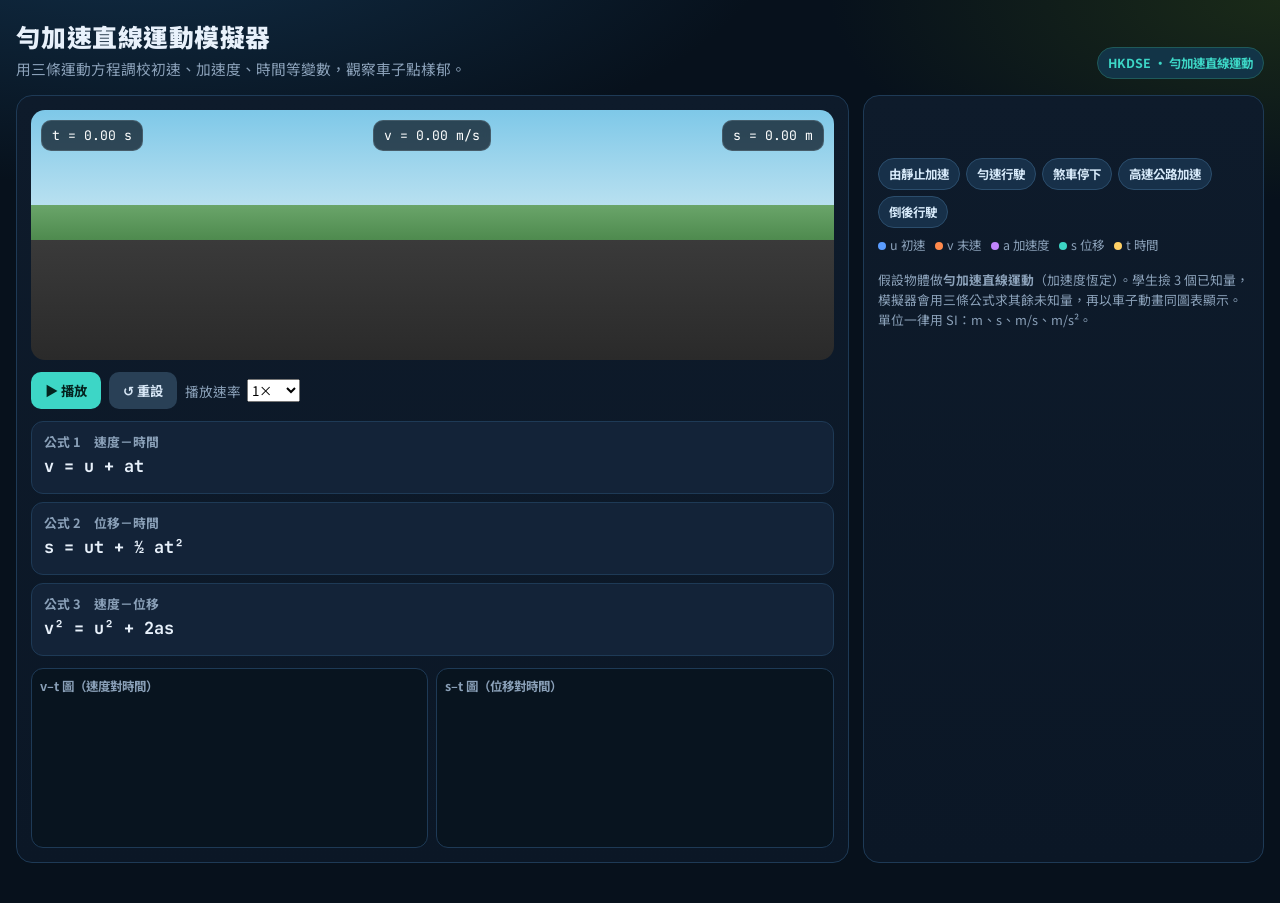
==== index.html @ 85a2f766 "Add simulator frontend: index, styles, and motion engine" ====
<!DOCTYPE html>
<html lang="zh-Hant">
<head>
  <meta charset="UTF-8" />
  <meta name="viewport" content="width=device-width, initial-scale=1.0" />
  <title>勻加速直線運動模擬器 · 三條運動公式</title>
  <link rel="preconnect" href="https://fonts.googleapis.com" />
  <link rel="preconnect" href="https://fonts.gstatic.com" crossorigin />
  <link href="https://fonts.googleapis.com/css2?family=Noto+Sans+TC:wght@400;500;700;900&family=JetBrains+Mono:wght@500;700&display=swap" rel="stylesheet" />
  <link rel="stylesheet" href="styles.css" />
</head>
<body>
  <div class="wrap">
    <header>
      <div class="brand">
        <h1>勻加速直線運動模擬器</h1>
        <p>用三條運動方程調校初速、加速度、時間等變數，觀察車子點樣郁。</p>
      </div>
      <span class="badge">HKDSE · 勻加速直線運動</span>
    </header>
    <div class="grid">
      <section class="card">
        <div class="stage">
          <canvas id="world" width="900" height="250"></canvas>
          <div class="hud">
            <div class="chip" id="hudTime">t = 0.00 s</div>
            <div class="chip" id="hudVel">v = 0.00 m/s</div>
            <div class="chip" id="hudDisp">s = 0.00 m</div>
          </div>
        </div>
        <div class="controls">
          <button class="btn btn-play" id="btnPlay">▶ 播放</button>
          <button class="btn btn-stop" id="btnReset">↺ 重設</button>
          <label class="speed">播放速率
            <select id="rate">
              <option value="0.5">0.5×</option>
              <option value="1" selected>1×</option>
              <option value="2">2×</option>
              <option value="4">4×</option>
            </select>
          </label>
        </div>
        <div class="eqs">
          <article class="eq" id="eq1">
            <h3>公式 1　速度－時間</h3>
            <div class="formula">v = u + at</div>
            <div class="plug" id="plug1"></div>
          </article>
          <article class="eq" id="eq2">
            <h3>公式 2　位移－時間</h3>
            <div class="formula">s = ut + ½ at²</div>
            <div class="plug" id="plug2"></div>
          </article>
          <article class="eq" id="eq3">
            <h3>公式 3　速度－位移</h3>
            <div class="formula">v² = u² + 2as</div>
            <div class="plug" id="plug3"></div>
          </article>
        </div>
        <div class="graphs">
          <div class="gbox">
            <h4>v–t 圖（速度對時間）</h4>
            <canvas class="graph" id="vt" width="520" height="140"></canvas>
          </div>
          <div class="gbox">
            <h4>s–t 圖（位移對時間）</h4>
            <canvas class="graph" id="st" width="520" height="140"></canvas>
          </div>
        </div>
      </section>
      <aside class="card">
        <div class="mode-row" id="modes"></div>
        <div class="vars" id="vars"></div>
        <p class="warn" id="warn"></p>
        <div class="presets">
          <button class="preset" data-p="accel">由靜止加速</button>
          <button class="preset" data-p="cruise">勻速行駛</button>
          <button class="preset" data-p="brake">煞車停下</button>
          <button class="preset" data-p="highway">高速公路加速</button>
          <button class="preset" data-p="reverse">倒後行駛</button>
        </div>
        <div class="legend">
          <span><i class="dot" style="background:var(--u)"></i>u 初速</span>
          <span><i class="dot" style="background:var(--v)"></i>v 末速</span>
          <span><i class="dot" style="background:var(--a)"></i>a 加速度</span>
          <span><i class="dot" style="background:var(--s)"></i>s 位移</span>
          <span><i class="dot" style="background:var(--t)"></i>t 時間</span>
        </div>
        <footer>
          假設物體做<strong>勻加速直線運動</strong>（加速度恆定）。學生撿 3 個已知量，模擬器會用三條公式求其餘未知量，再以車子動畫同圖表顯示。單位一律用 SI：m、s、m/s、m/s²。
        </footer>
      </aside>
    </div>
  </div>
  <script src="app.js"></script>
</body>
</html>
---- styles.css ----
:root {
  --bg: #07111c;
  --panel: #0e1b2b;
  --panel-2: #132338;
  --line: #1e3a56;
  --text: #e8f1fb;
  --muted: #8aa0b8;
  --accent: #3dd6c6;
  --accent-2: #ffb020;
  --danger: #ff6b7a;
  --ok: #5ee08a;
  --u: #5b9dff;
  --v: #ff8a4c;
  --a: #c084fc;
  --s: #3dd6c6;
  --t: #ffd166;
}
* { box-sizing: border-box; margin: 0; padding: 0; }
html, body { background: var(--bg); color: var(--text); font-family: "Noto Sans TC", system-ui, sans-serif; min-height: 100%; }
body { background:
  radial-gradient(1200px 500px at 10% -10%, #12304a 0%, transparent 55%),
  radial-gradient(900px 400px at 100% 0%, #1a2a18 0%, transparent 50%),
  var(--bg); }
.wrap { max-width: 1280px; margin: 0 auto; padding: 18px 16px 40px; }
header { display: flex; justify-content: space-between; align-items: flex-end; gap: 16px; flex-wrap: wrap; margin-bottom: 16px; }
.brand h1 { font-size: 1.55rem; font-weight: 900; letter-spacing: .02em; }
.brand p { color: var(--muted); margin-top: 4px; font-size: .92rem; }
.badge { background: #123447; color: var(--accent); border: 1px solid #1f5a5a; padding: 6px 10px; border-radius: 999px; font-size: .78rem; font-weight: 700; }
.grid { display: grid; grid-template-columns: 1.35fr .65fr; gap: 14px; }
@media (max-width: 980px) { .grid { grid-template-columns: 1fr; } }
.card { background: linear-gradient(180deg, var(--panel) 0%, #0b1726 100%); border: 1px solid var(--line); border-radius: 16px; padding: 14px; }
.stage { position: relative; overflow: hidden; height: 250px; border-radius: 14px; background: linear-gradient(#7ec8e8 0%, #b8e0f0 38%, #6aa56a 38%, #4e8a4e 52%, #3a3a3a 52%, #2a2a2a 100%); }
canvas#world { width: 100%; height: 100%; display: block; }
.hud { position: absolute; top: 10px; left: 10px; right: 10px; display: flex; justify-content: space-between; gap: 8px; pointer-events: none; }
.chip { background: rgba(7,17,28,.72); backdrop-filter: blur(6px); border: 1px solid rgba(255,255,255,.12); color: #fff; border-radius: 10px; padding: 6px 10px; font-family: "JetBrains Mono", monospace; font-size: .82rem; }
.controls { display: flex; flex-wrap: wrap; gap: 8px; margin-top: 12px; align-items: center; }
button, select { font-family: inherit; }
.btn { border: 0; border-radius: 10px; padding: 9px 14px; font-weight: 700; cursor: pointer; }
.btn-play { background: var(--accent); color: #04231f; }
.btn-stop { background: #294056; color: #d7e6f5; }
.speed { color: var(--muted); font-size: .85rem; display: flex; align-items: center; gap: 6px; }
.eqs { display: grid; grid-template-columns: 1fr; gap: 8px; margin-top: 12px; }
.eq { border: 1px solid var(--line); background: var(--panel-2); border-radius: 12px; padding: 10px 12px; }
.eq h3 { font-size: .8rem; color: var(--muted); font-weight: 700; margin-bottom: 4px; }
.formula { font-family: "JetBrains Mono", monospace; font-size: 1.05rem; font-weight: 700; }
.plug { margin-top: 6px; font-family: "JetBrains Mono", monospace; font-size: .86rem; color: #c5d7ea; line-height: 1.45; }
.ok { color: var(--ok); }
.bad { color: var(--danger); }
.vars { display: grid; gap: 10px; }
.var { background: #0b1928; border: 1px solid var(--line); border-radius: 12px; padding: 10px; }
.var.head { display: flex; justify-content: space-between; align-items: center; margin-bottom: 6px; }
.var label { font-weight: 700; }
.var .sym { font-family: "JetBrains Mono", monospace; }
.var input[type="number"] { width: 92px; background: #071018; color: var(--text); border: 1px solid #2a4660; border-radius: 8px; padding: 6px 8px; font-family: "JetBrains Mono", monospace; font-weight: 700; }
.var input[type="range"] { width: 100%; accent-color: var(--accent); }
.lock { font-size: .72rem; color: var(--muted); }
.computed input[type="number"] { border-color: #3a6a4a; color: var(--ok); }
.warn { min-height: 22px; color: var(--danger); font-size: .82rem; margin-top: 6px; }
.graphs { display: grid; grid-template-columns: 1fr 1fr; gap: 8px; margin-top: 12px; }
@media (max-width: 640px) { .graphs { grid-template-columns: 1fr; } }
.gbox { background: #08141f; border: 1px solid var(--line); border-radius: 12px; padding: 8px; }
.gbox h4 { font-size: .78rem; color: var(--muted); margin-bottom: 4px; }
canvas.graph { width: 100%; height: 140px; display: block; }
.presets { display: flex; flex-wrap: wrap; gap: 6px; margin-top: 10px; }
.preset { background: #173049; color: #d5e8f8; border: 1px solid #2b4d6c; border-radius: 999px; padding: 6px 10px; font-size: .78rem; cursor: pointer; font-weight: 700; }
.preset:hover { border-color: var(--accent); }
.legend { display: flex; gap: 10px; flex-wrap: wrap; margin-top: 8px; font-size: .78rem; color: var(--muted); }
.dot { width: 8px; height: 8px; border-radius: 50%; display: inline-block; margin-right: 4px; }
footer { margin-top: 16px; color: var(--muted); font-size: .8rem; line-height: 1.55; }
.mode-row { display: flex; gap: 6px; flex-wrap: wrap; margin-bottom: 10px; }
.mode { background: #102033; color: var(--muted); border: 1px solid var(--line); border-radius: 999px; padding: 6px 10px; cursor: pointer; font-size: .78rem; font-weight: 700; }
.mode.on { background: #16463f; color: var(--accent); border-color: #2a7a72; }
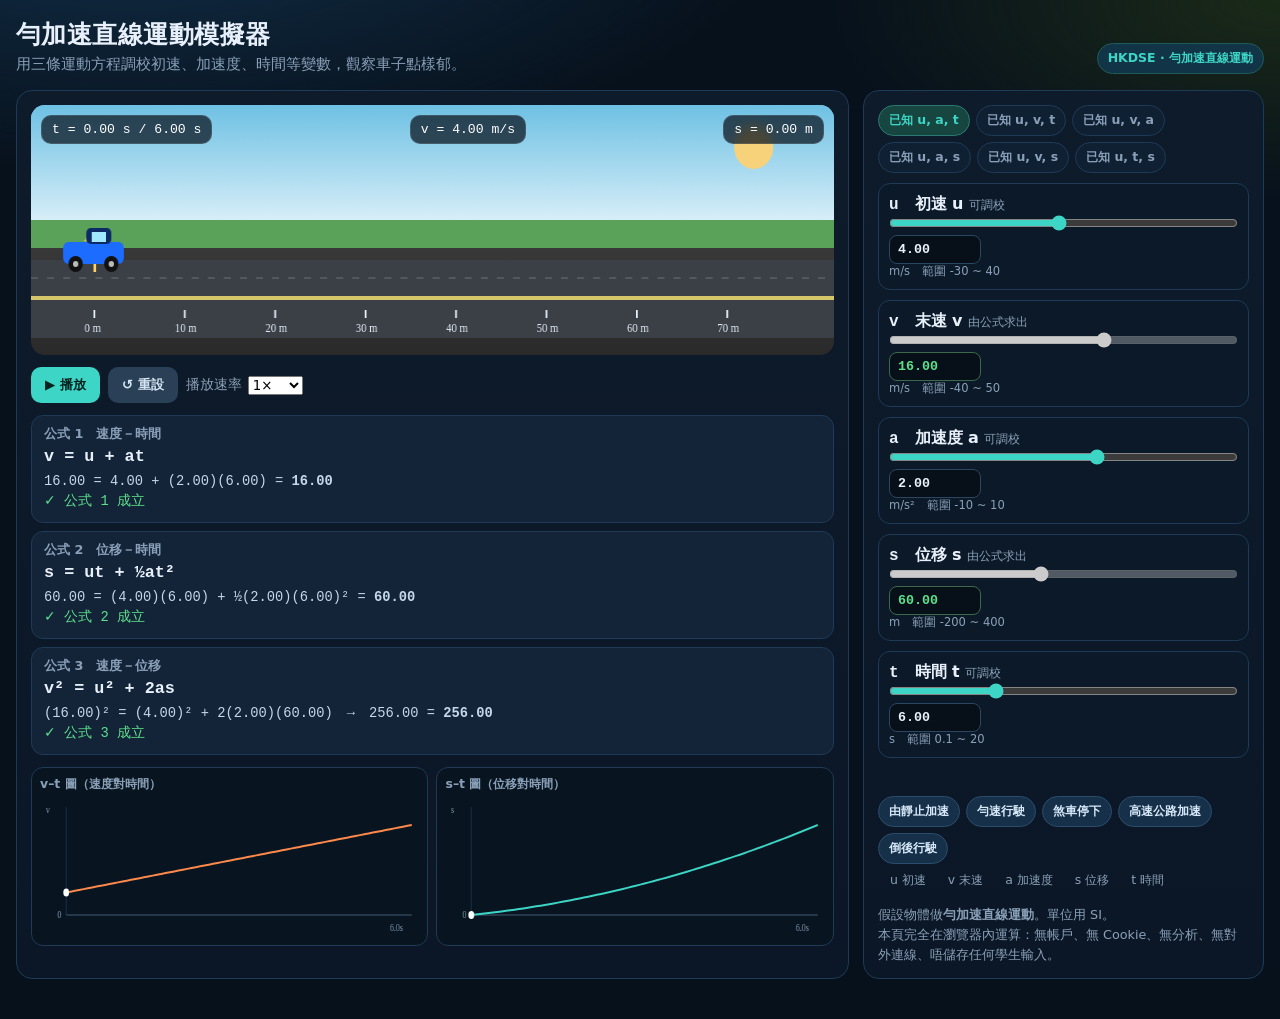
==== commit 916c0359: "Remove third-party fonts and add privacy CSP" ====
--- a/index.html
+++ b/index.html
@@ -3,10 +3,10 @@
 <head>
   <meta charset="UTF-8" />
   <meta name="viewport" content="width=device-width, initial-scale=1.0" />
-  <title>勻加速直線運動模擬器 · 三條運動公式</title>
-  <link rel="preconnect" href="https://fonts.googleapis.com" />
-  <link rel="preconnect" href="https://fonts.gstatic.com" crossorigin />
-  <link href="https://fonts.googleapis.com/css2?family=Noto+Sans+TC:wght@400;500;700;900&family=JetBrains+Mono:wght@500;700&display=swap" rel="stylesheet" />
+  <title>勻加速直線運動模擬器</title>
+  <meta name="referrer" content="no-referrer" />
+  <meta name="robots" content="noindex,nofollow,noarchive" />
+  <meta http-equiv="Content-Security-Policy" content="default-src 'self'; script-src 'self'; style-src 'self'; img-src 'self' data:; connect-src 'none'; font-src 'self'; frame-src 'none'; object-src 'none'; base-uri 'none'; form-action 'none'" />
   <link rel="stylesheet" href="styles.css" />
 </head>
 <body>
@@ -41,31 +41,13 @@
           </label>
         </div>
         <div class="eqs">
-          <article class="eq" id="eq1">
-            <h3>公式 1　速度－時間</h3>
-            <div class="formula">v = u + at</div>
-            <div class="plug" id="plug1"></div>
-          </article>
-          <article class="eq" id="eq2">
-            <h3>公式 2　位移－時間</h3>
-            <div class="formula">s = ut + ½ at²</div>
-            <div class="plug" id="plug2"></div>
-          </article>
-          <article class="eq" id="eq3">
-            <h3>公式 3　速度－位移</h3>
-            <div class="formula">v² = u² + 2as</div>
-            <div class="plug" id="plug3"></div>
-          </article>
+          <article class="eq"><h3>公式 1　速度－時間</h3><div class="formula">v = u + at</div><div class="plug" id="plug1"></div></article>
+          <article class="eq"><h3>公式 2　位移－時間</h3><div class="formula">s = ut + ½at²</div><div class="plug" id="plug2"></div></article>
+          <article class="eq"><h3>公式 3　速度－位移</h3><div class="formula">v² = u² + 2as</div><div class="plug" id="plug3"></div></article>
         </div>
         <div class="graphs">
-          <div class="gbox">
-            <h4>v–t 圖（速度對時間）</h4>
-            <canvas class="graph" id="vt" width="520" height="140"></canvas>
-          </div>
-          <div class="gbox">
-            <h4>s–t 圖（位移對時間）</h4>
-            <canvas class="graph" id="st" width="520" height="140"></canvas>
-          </div>
+          <div class="gbox"><h4>v–t 圖（速度對時間）</h4><canvas class="graph" id="vt" width="520" height="140"></canvas></div>
+          <div class="gbox"><h4>s–t 圖（位移對時間）</h4><canvas class="graph" id="st" width="520" height="140"></canvas></div>
         </div>
       </section>
       <aside class="card">
@@ -87,7 +69,8 @@
           <span><i class="dot" style="background:var(--t)"></i>t 時間</span>
         </div>
         <footer>
-          假設物體做<strong>勻加速直線運動</strong>（加速度恆定）。學生撿 3 個已知量，模擬器會用三條公式求其餘未知量，再以車子動畫同圖表顯示。單位一律用 SI：m、s、m/s、m/s²。
+          假設物體做<strong>勻加速直線運動</strong>。單位用 SI。<br />
+          本頁完全在瀏覽器內運算：無帳戶、無 Cookie、無分析、無對外連線、唔儲存任何學生輸入。
         </footer>
       </aside>
     </div>
